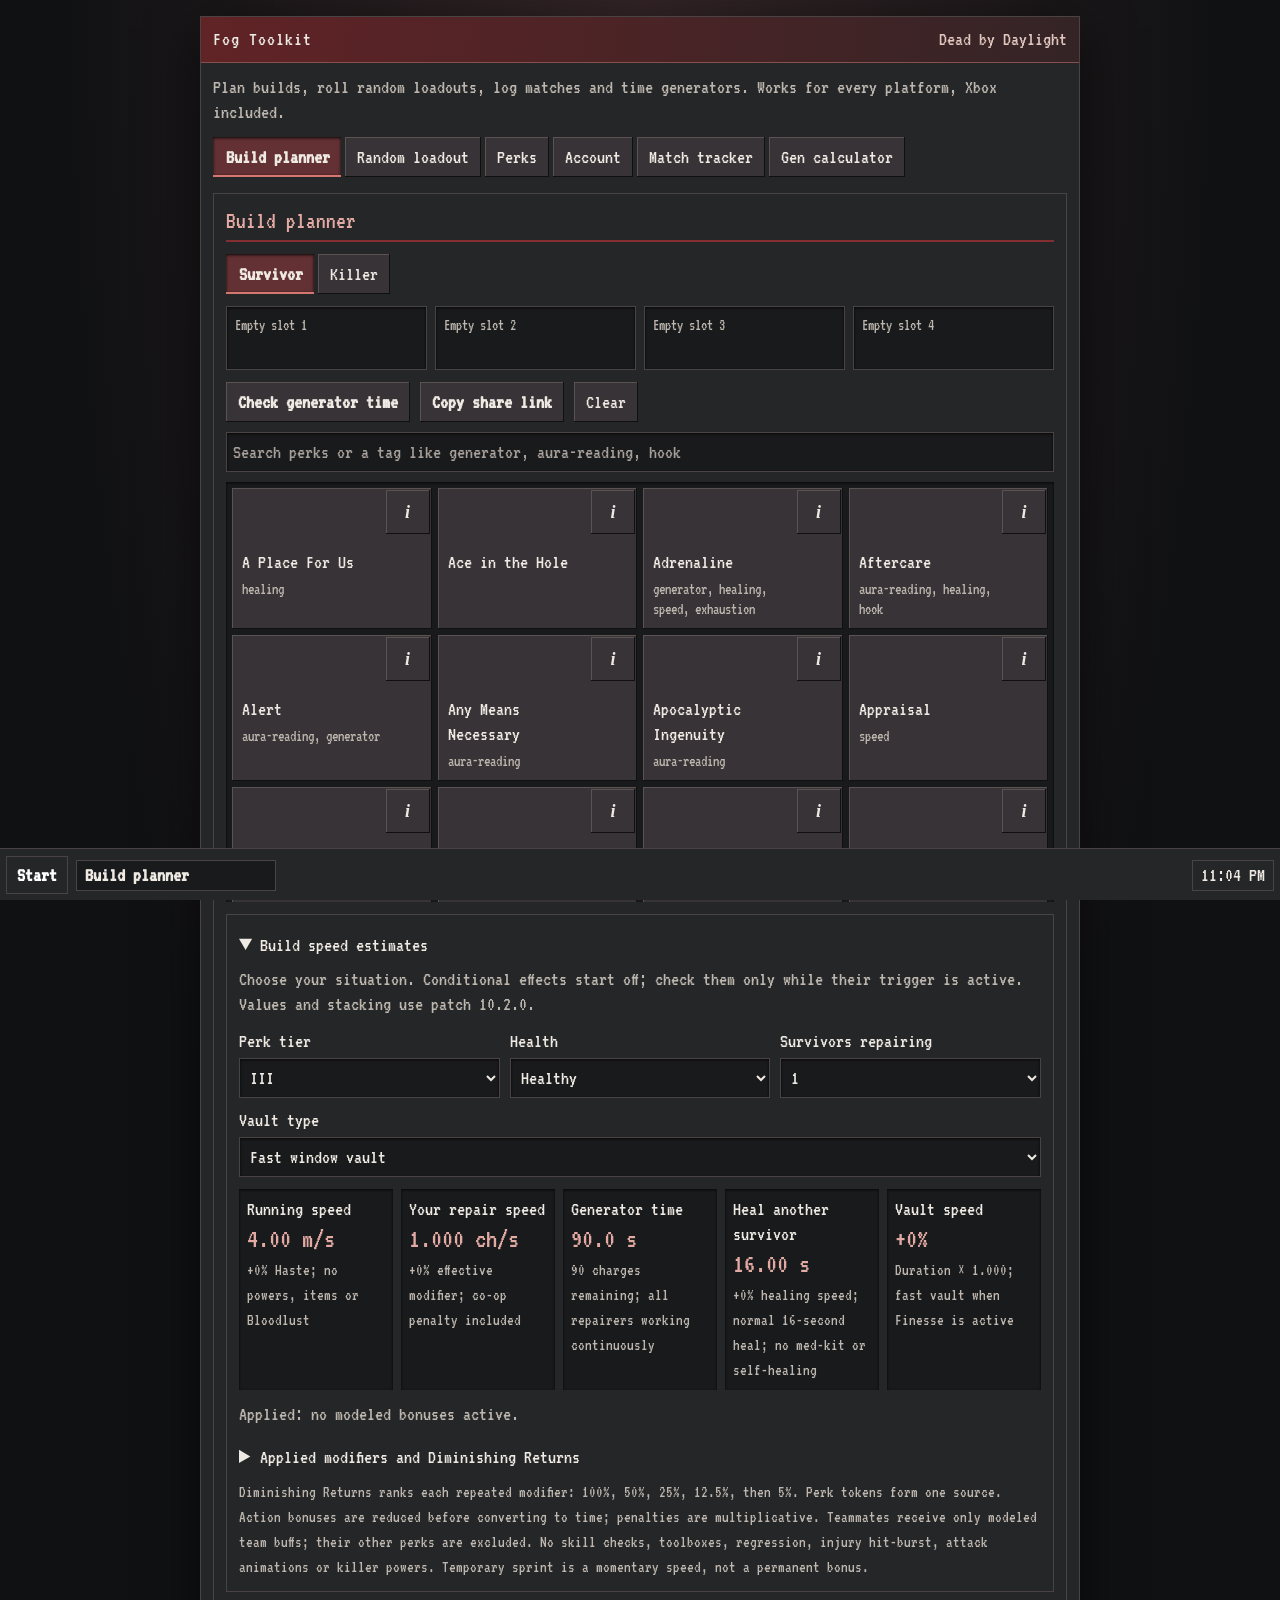
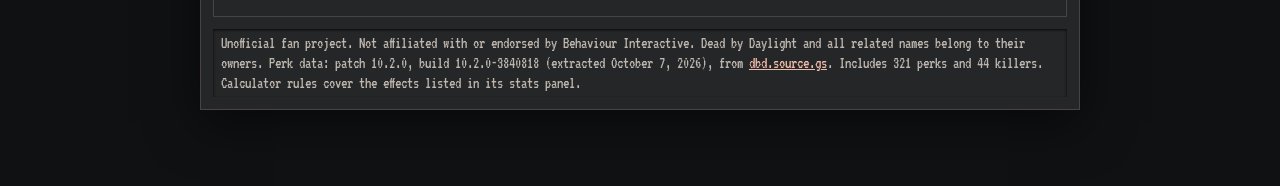
==== dbd-toolset/index.html @ bdf4cb03 "init" ====
<!doctype html>
<html lang="en">
<head>
<meta charset="utf-8">
<meta name="viewport" content="width=device-width, initial-scale=1">
<title>Open Fog Toolkit</title>
<script>
// Keep shared builds and email-verification tokens when entering via the site root.
const target=new URL("dbd-toolkit.html",location.href);
target.search=location.search;
target.hash=location.hash;
location.replace(target.href);
</script>
</head>
<body><p><a href="dbd-toolkit.html">Open Fog Toolkit</a></p></body>
</html>
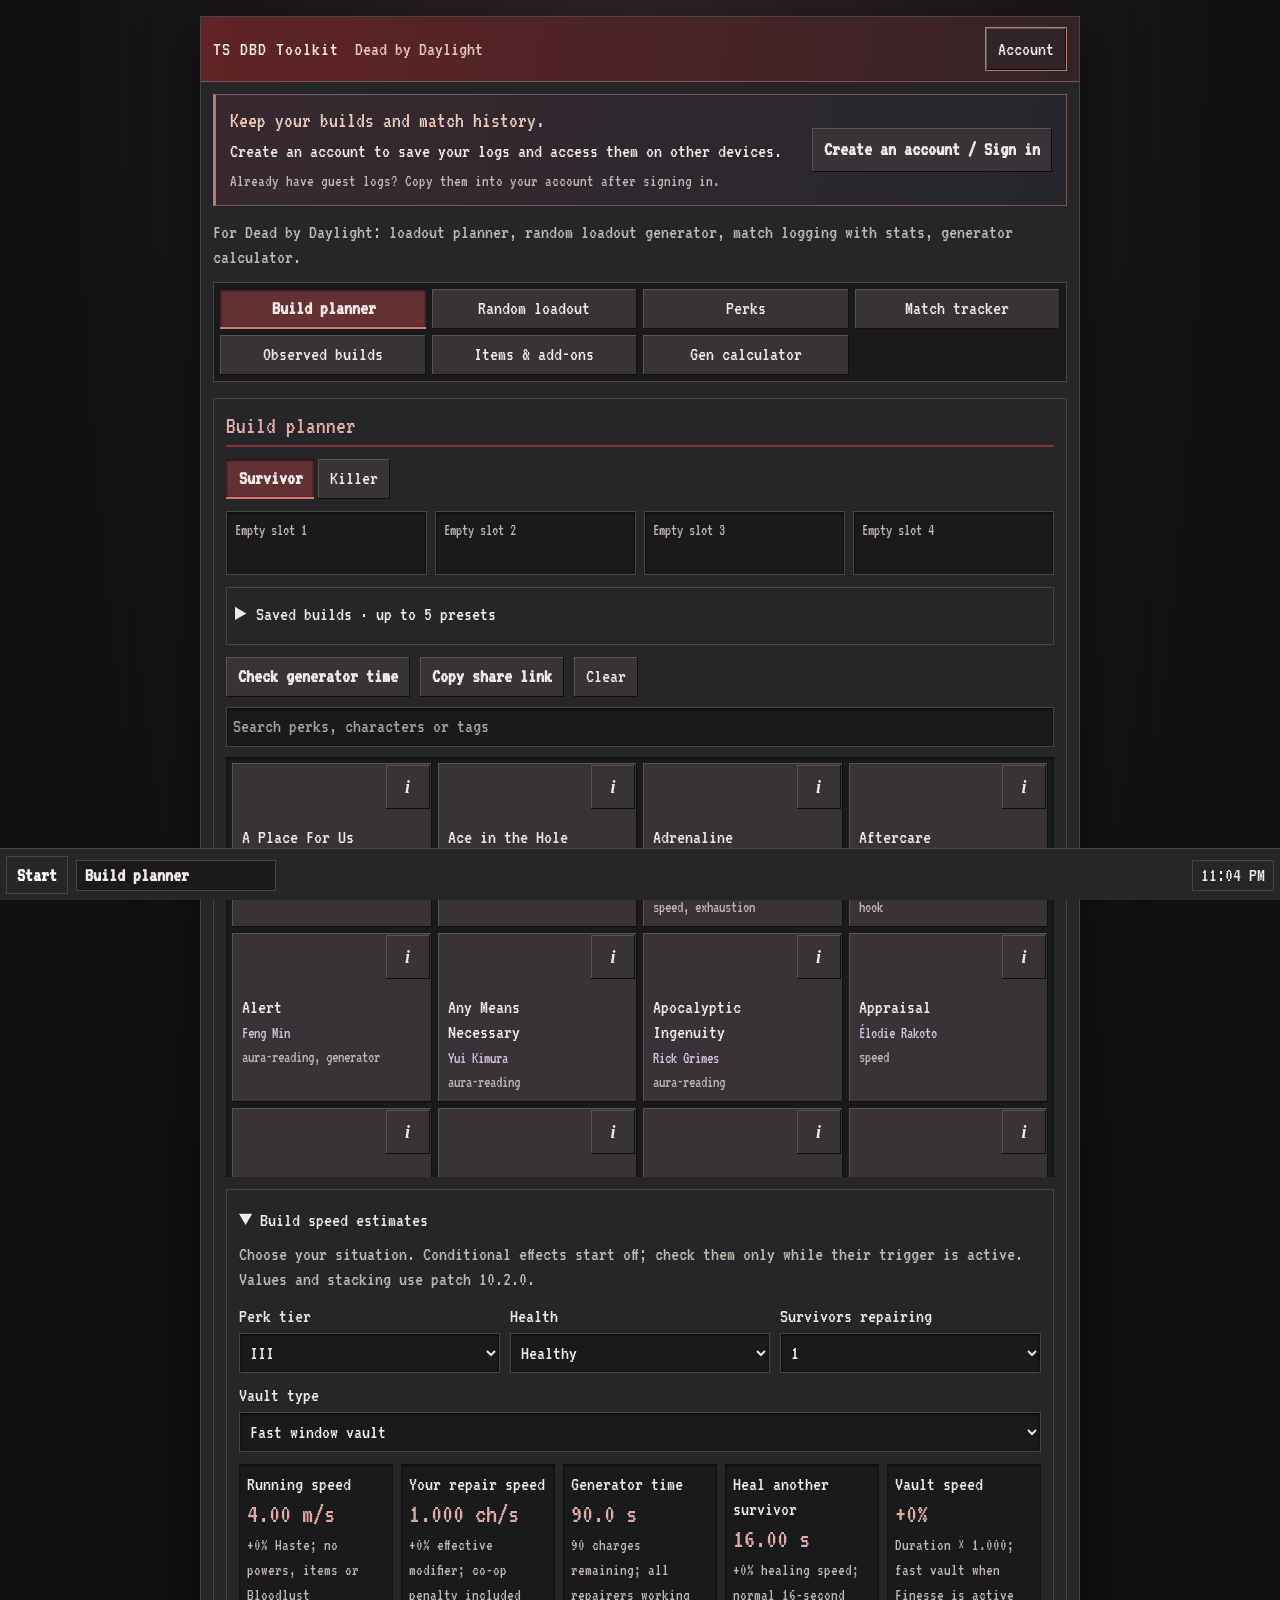
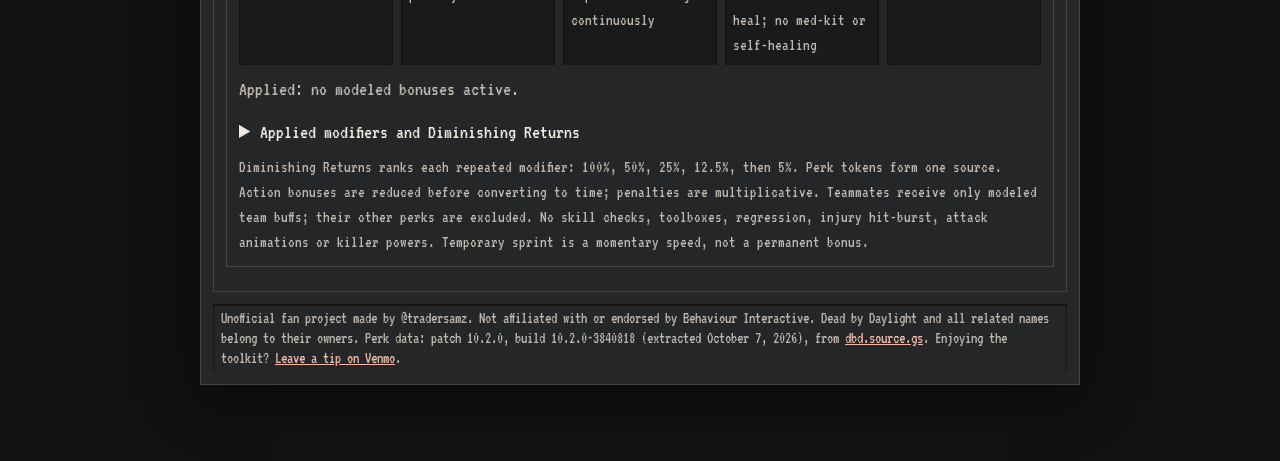
==== commit eaa82e0c: "add: google analytics kit" ====
--- a/dbd-toolset/index.html
+++ b/dbd-toolset/index.html
@@ -1,9 +1,20 @@
 <!doctype html>
 <html lang="en">
 <head>
+<!-- Google tag (gtag.js) -->
+<script async src="https://www.googletagmanager.com/gtag/js?id=G-826YJEHMG0"></script>
+<script>
+  window.dataLayer = window.dataLayer || [];
+  function gtag(){dataLayer.push(arguments);}
+  gtag('js', new Date());
+
+  gtag('config', 'G-826YJEHMG0');
+</script>
 <meta charset="utf-8">
 <meta name="viewport" content="width=device-width, initial-scale=1">
-<title>Open Fog Toolkit</title>
+<title>TS DBD Toolkit</title>
+<link rel="icon" type="image/png" href="assets/ts-dbd-icon.png?v=1">
+<link rel="apple-touch-icon" href="assets/ts-dbd-icon.png">
 <script>
 // Keep shared builds and email-verification tokens when entering via the site root.
 const target=new URL("dbd-toolkit.html",location.href);
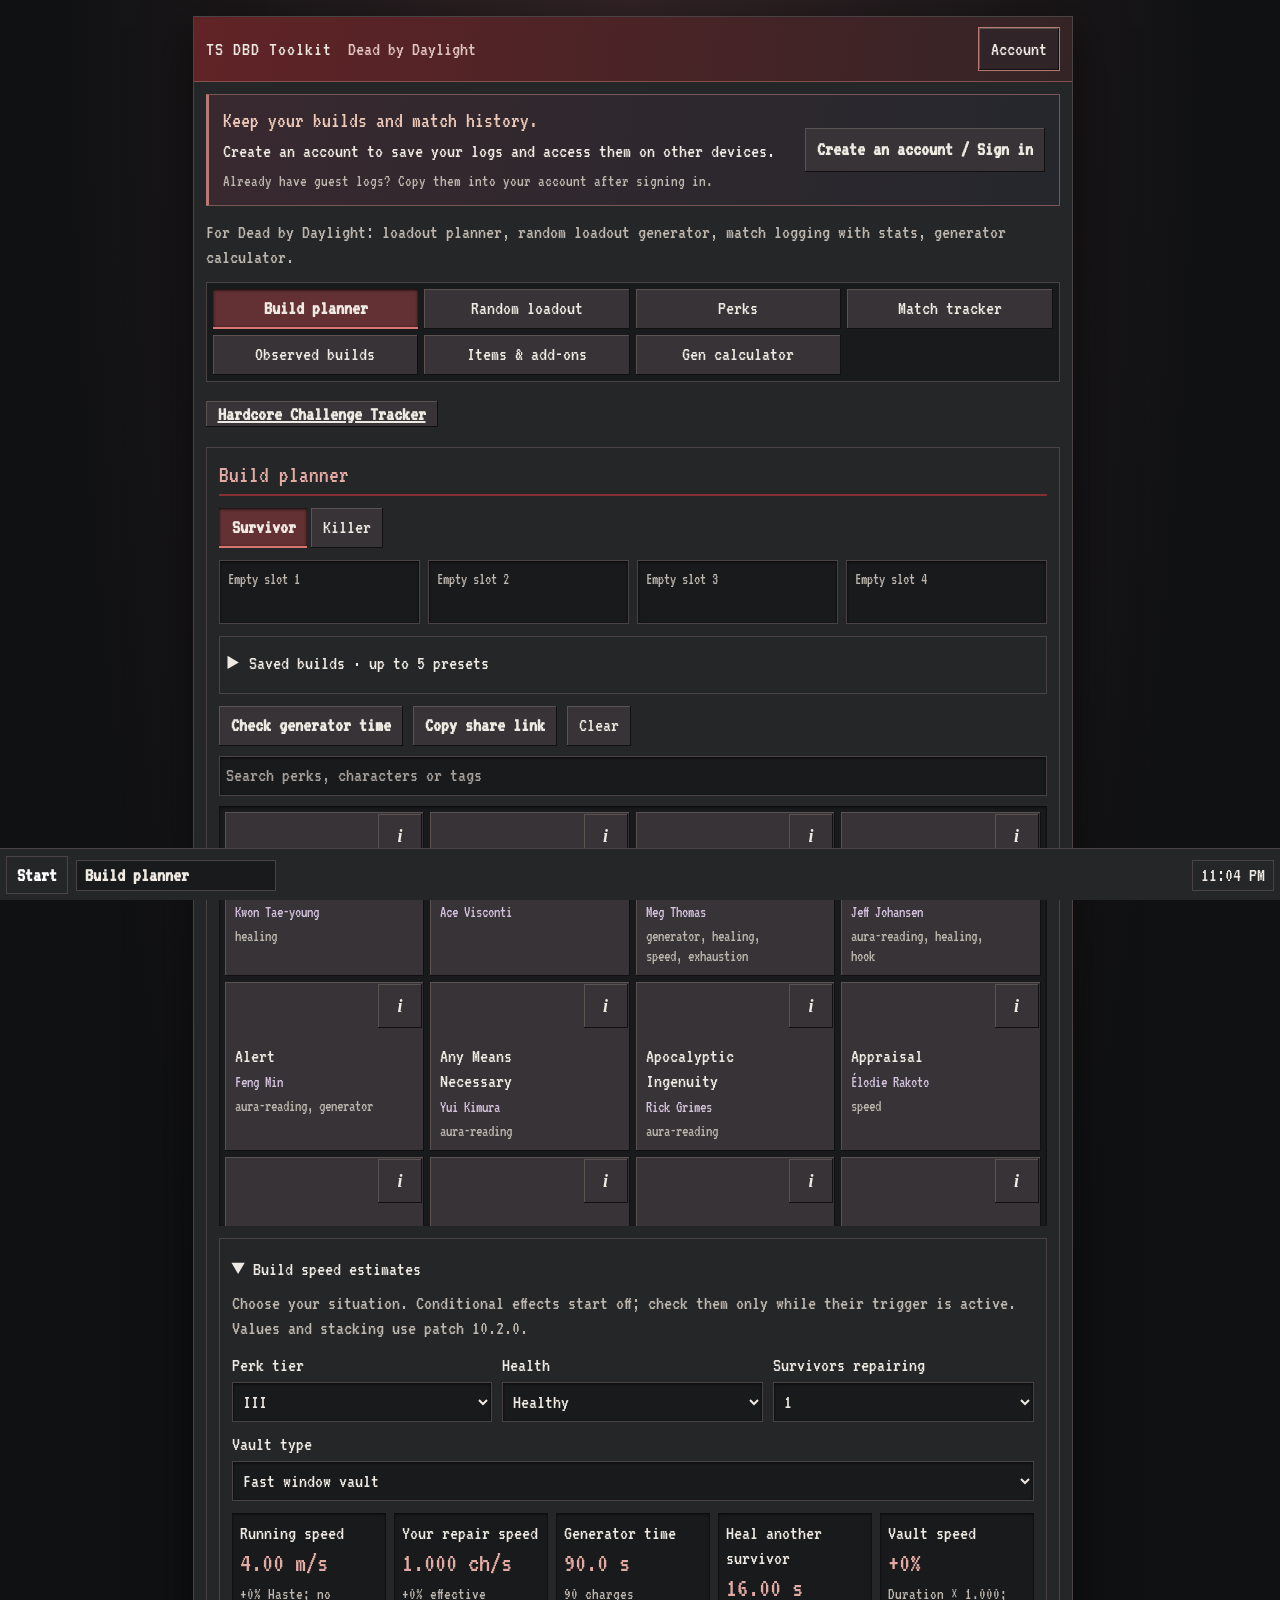
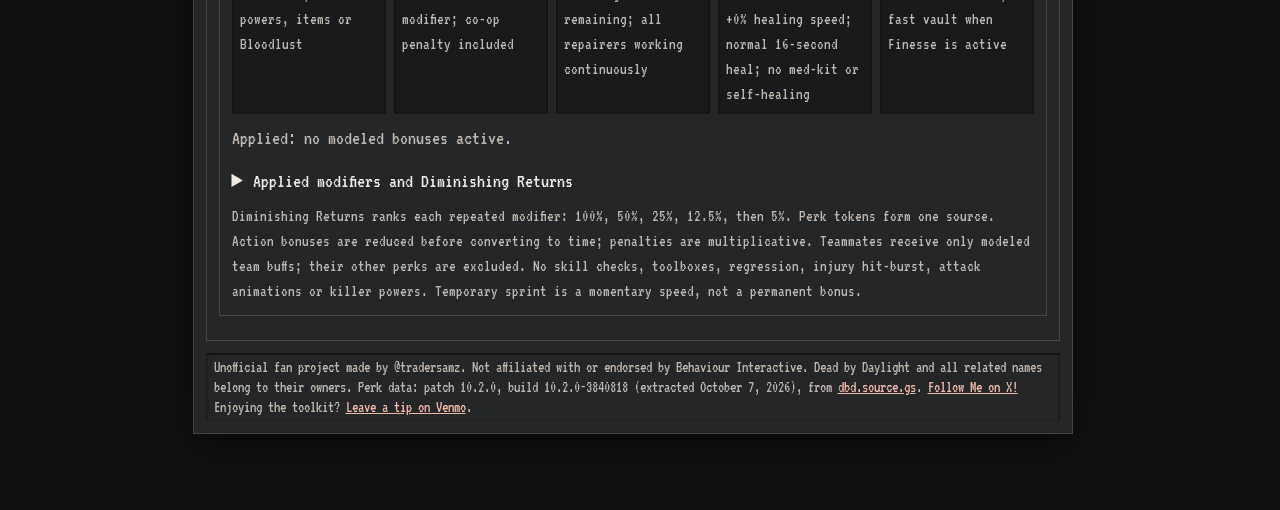
==== commit 46ce1a44: "add: hardcore challenge tracker and timed match logging - add custom run rules, survivor history, li" ====
--- a/dbd-toolset/index.html
+++ b/dbd-toolset/index.html
@@ -13,8 +13,8 @@
 <meta charset="utf-8">
 <meta name="viewport" content="width=device-width, initial-scale=1">
 <title>TS DBD Toolkit</title>
-<link rel="icon" type="image/png" href="assets/ts-dbd-icon.png?v=1">
-<link rel="apple-touch-icon" href="assets/ts-dbd-icon.png">
+<link rel="icon" type="image/png" href="assets/ts-dbd-icon.png?v=2">
+<link rel="apple-touch-icon" href="assets/ts-dbd-icon.png?v=2">
 <script>
 // Keep shared builds and email-verification tokens when entering via the site root.
 const target=new URL("dbd-toolkit.html",location.href);
